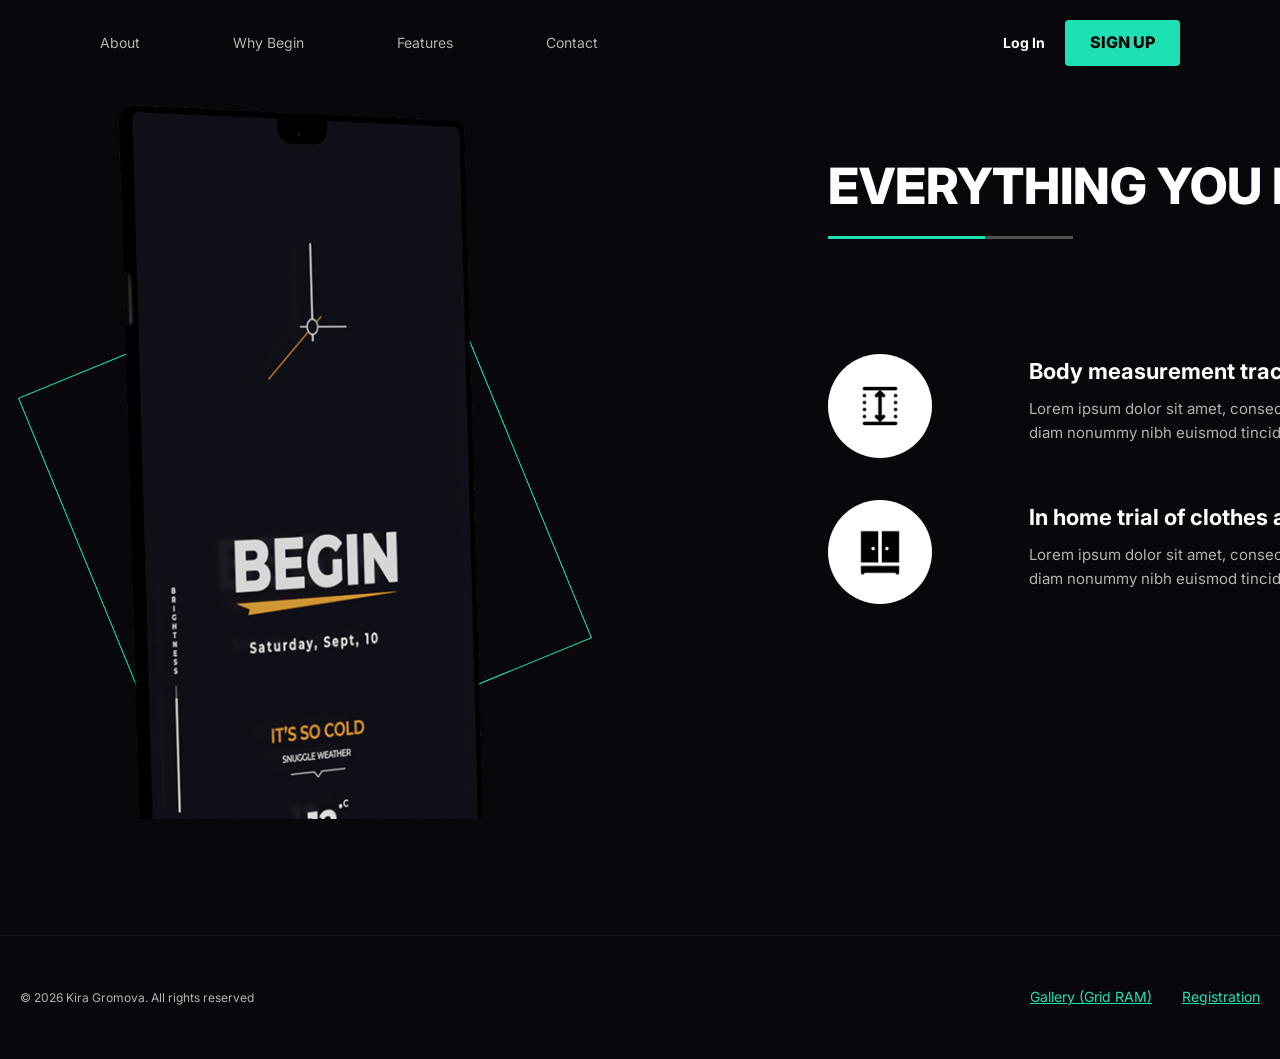
==== index.html @ 91f439bf "feat: main page pixel perfect implementation at 1920px width" ====
<!DOCTYPE html>
<html lang="en">
<!-- КОНТЕНТ НА АНГЛИЙСКОМ ПОЭТОМУ НЕ РУ -->

<head>
    <meta charset="UTF-8">
    <meta name="viewport" content="width=device-width, initial-scale=1.0">
    <title>Begin App | Everything You Need</title>
    <link rel="icon" href="img/favicon.png" type="image/png">
    <link href="https://fonts.googleapis.com/css2?family=Inter:wght@400;700&display=swap" rel="stylesheet">

    <link rel="stylesheet" href="css/normalize.css">
    <link rel="stylesheet" href="css/style.css">
</head>

<body>
    <a href="#main" class="skip-link">К основному контенту</a>

    <header class="header">
        <div class="container nav-container">
            <nav class="nav">
                <ul class="nav-list">
                    <li><a href="#" class="nav-link active">About</a></li>
                    <li><a href="#" class="nav-link">Why Begin</a></li>
                    <li><a href="#" class="nav-link">Features</a></li>
                    <li><a href="#" class="nav-link">Contact</a></li>
                </ul>
            </nav>

            <div class="auth-buttons">
                <a href="#" class="btn-login">Log In</a>
                <a href="form.html" class="btn-signup">SIGN UP</a>
            </div>
        </div>
    </header>

    <main id="main">
        <section class="hero">
            <div class="container hero-container">
                <div class="hero-image">
                    <img src="img/phone-mockup.png" alt="Begin App Interface" class="phone-img">
                    <div class="accent-frame"></div>
                </div>

                <div class="hero-content">
                    <h1 class="main-title">EVERYTHING YOU NEED!</h1>
                    <div class="title-underline"></div>

                    <div class="features-list">
                        <article class="feature-item">
                            <div class="feature-icon">
                                <img src="img/icon-measure.png" alt="Icon">
                            </div>
                            <div class="feature-text">
                                <h3>Body measurement tracking</h3>
                                <p>Lorem ipsum dolor sit amet, consectetuer adipiscing elit, sed diam nonummy nibh
                                    euismod tincidunt.</p>
                            </div>
                        </article>

                        <article class="feature-item">
                            <div class="feature-icon">
                                <img src="img/icon-closet.png" alt="Icon">
                            </div>
                            <div class="feature-text">
                                <h3>In home trial of clothes and closet</h3>
                                <p>Lorem ipsum dolor sit amet, consectetuer adipiscing elit, sed diam nonummy nibh
                                    euismod tincidunt.</p>
                            </div>
                        </article>
                    </div>
                </div>
            </div>
        </section>
    </main>

    <footer class="footer">
        <div class="container footer-container">
            <p class="copyright">&copy; 2026 Kira Gromova. All rights reserved</p>
            <nav class="footer-nav">
                <a href="grid.html" class="footer-link">Gallery (Grid RAM)</a>
                <a href="form.html" class="footer-link">Registration</a>
            </nav>
        </div>
    </footer>
</body>

</html>
---- css/style.css ----
:root {
    font-size: 62.5%;
    --bg-dark: #08080C;
    --text-white: #ffffff;
    --accent-mint: #1EE1B3;
    --gray-text: #B3B3B3;
    --transition: all 0.3s ease;
}

*,
*::before,
*::after {
    box-sizing: border-box;
}

body {
    background-color: var(--bg-dark);
    color: var(--text-white);
    font-family: 'Inter', sans-serif;
    font-size: 1.6rem;
    line-height: 1.6;
    margin: 0;
    overflow-x: hidden;
    /* Защита от горизонтального скролла \ Block horizontal scroll*/
}

.container {
    max-width: 153.9rem;
    margin: 0 auto;
    padding: 0 2rem;
}

/* --- HEADER --- */
.header {
    background: transparent;
    padding: 2rem 0;
}

.nav-container {
    display: flex;
    justify-content: space-between;
    align-items: center;
    padding: 0 10rem;
}

.nav-list {
    display: flex;
    list-style: none;
    gap: 9.3rem;
    margin: 0;
    padding: 0;
}

.nav-list a {
    font-size: 1.4rem;
    color: var(--gray-text);
    text-transform: capitalize;
}

.nav-list a:hover {
    color: var(--accent-mint);
}

.auth-buttons {
    display: flex;
    align-items: center;
    gap: 2rem;
}

.btn-login {
    font-weight: bold;
    font-size: 1.4rem;
}

.btn-signup {
    background-color: var(--accent-mint);
    color: #000;
    font-weight: 800;
    padding: 1rem 2.5rem;
    border-radius: 4px;
    text-transform: uppercase;
}

/* --- HERO SECTION --- */
.hero-container {
    display: flex;
    align-items: flex-start;
    justify-content: space-between;
    gap: 21.8rem;
    height: 76.9rem;
    padding: 0;
}

.hero-image {
    position: relative;
    display: flex;
    justify-content: center;
    align-items: center;
    flex: 0 0 auto;
}

.phone-img {
    position: relative;
    z-index: 2;
    width: 61rem;
    height: auto;
    max-height: 76.9rem;
}

.accent-frame {
    position: absolute;
    width: 44rem;
    height: 44rem;
    border: 1px solid var(--accent-mint);
    z-index: 1;
    top: 59%;
    left: 50%;
    transform: translate(-50%, -50%) rotate(-22.32deg);
    pointer-events: none;
}

.hero-content {
    padding-top: 6.0rem;
    width: 65.9rem;
    flex: 0 0 auto;
}

.main-title {
    font-size: 5rem;
    font-weight: 800;
    text-transform: uppercase;
    white-space: nowrap;
    margin: 0;
}

.title-underline {
    width: 24.5rem;
    height: 0.3rem;
    background: linear-gradient(90deg, #1EE1B3 64.08%, #515151 64.08%);
    margin: 1rem 0 11.5rem 0;
}

.features-list {
    display: flex;
    flex-direction: column;
    gap: 4.2rem;
}

.feature-item {
    display: flex;
    align-items: flex-start;
    gap: 9.7rem;
    width: 100%;
}

.feature-icon {
    background: #fff;
    border-radius: 50%;
    width: 10.4rem;
    height: 10.4rem;
    display: flex;
    align-items: center;
    justify-content: center;
    flex-shrink: 0;
}

.feature-icon img {
    width: 5.2rem;
    height: auto;
}

.feature-text h3 {
    font-size: 2.2rem;
    margin: 0 0 0.8rem 0;
    color: var(--text-white);
}

.feature-text p {
    color: var(--gray-text);
    font-size: 1.5rem;
    margin: 0;
}

/* --- UTILS & FOOTER --- */
a {
    text-decoration: none;
    color: inherit;
    transition: var(--transition);
}

.skip-link {
    position: absolute;
    top: -100rem;
    left: 2rem;
    background: var(--accent-mint);
    color: #000;
    padding: 1.5rem 2.5rem;
    z-index: 1000;
    font-weight: 800;
    text-transform: uppercase;
    transition: top 0.2s ease;
}

.skip-link:focus {
    top: 0;
}

.footer {
    padding: 4rem 0;
    border-top: 1px solid #1A1A1A;
    margin-top: 8rem;
}

.footer-container {
    display: flex;
    justify-content: space-between;
    align-items: center;
}

.copyright {
    color: var(--gray-text);
    font-size: 1.2rem;
}

.footer-nav {
    display: flex;
    gap: 3rem;
}

.footer-link {
    font-size: 1.4rem;
    color: var(--accent-mint);
    text-decoration: underline;
}
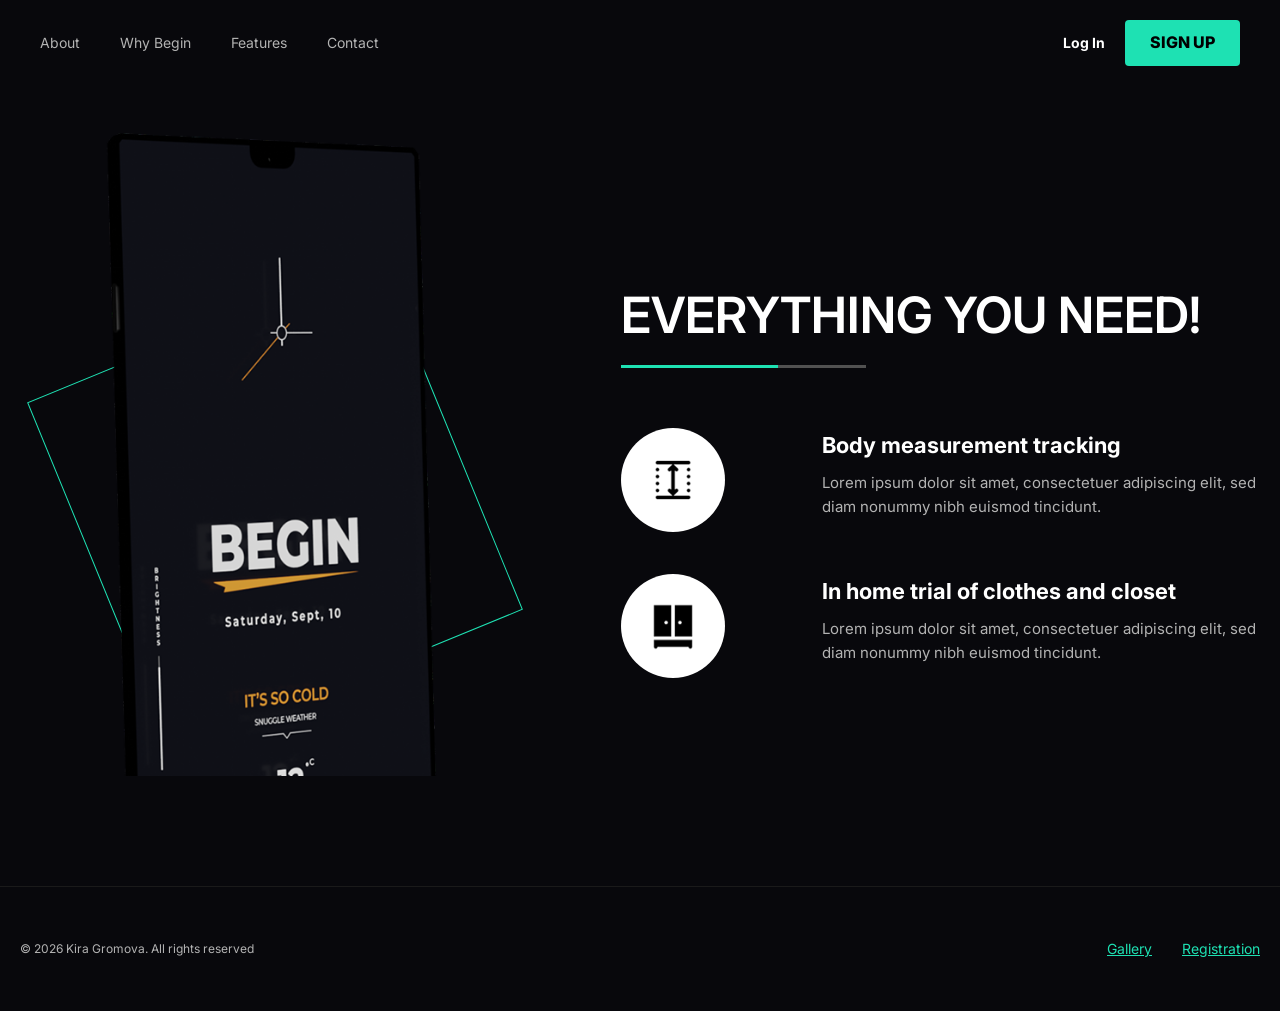
==== commit b7aad79f: "Added the gallery and card page" ====
--- a/index.html
+++ b/index.html
@@ -78,7 +78,7 @@
         <div class="container footer-container">
             <p class="copyright">&copy; 2026 Kira Gromova. All rights reserved</p>
             <nav class="footer-nav">
-                <a href="grid.html" class="footer-link">Gallery (Grid RAM)</a>
+                <a href="grid.html" class="footer-link">Gallery</a>
                 <a href="form.html" class="footer-link">Registration</a>
             </nav>
         </div>
--- a/css/style.css
+++ b/css/style.css
@@ -127,7 +127,7 @@
 
 .main-title {
     font-size: 5rem;
-    font-weight: 800;
+    font-weight: 600;
     text-transform: uppercase;
     white-space: nowrap;
     margin: 0;
@@ -231,4 +231,142 @@
     font-size: 1.4rem;
     color: var(--accent-mint);
     text-decoration: underline;
+}
+
+/* --- SECTION GALLERY --- */
+.gallery-section {
+    padding: 8rem 0;
+    min-height: 80vh;
+}
+
+.gallery-grid {
+    display: grid;
+    grid-template-columns: repeat(auto-fit, minmax(35rem, 1fr));
+    gap: 3rem;
+    justify-content: center;
+}
+
+.gallery-item {
+    display: grid;
+    grid-template-areas: "content";
+    aspect-ratio: 1 / 1;
+    border-radius: 1.2rem;
+    overflow: hidden;
+    background-color: var(--bg-dark);
+    max-width: 50rem;
+    /* !IMPORTANT! Ограничитель, чтобы на широких экранах не разносило */
+    justify-self: center;
+}
+
+.gallery-img {
+    grid-area: content;
+    width: 100%;
+    height: 100%;
+    object-fit: cover;
+    transition: transform 0.4s ease, filter 0.4s ease;
+}
+
+.gallery-btn {
+    grid-area: content;
+    align-self: center;
+    justify-self: center;
+    z-index: 2;
+    padding: 1.5rem 3rem;
+    background-color: var(--accent-mint);
+    color: #000;
+    font-weight: 800;
+    text-transform: uppercase;
+    font-size: 1.4rem;
+    border-radius: 0.4rem;
+    opacity: 0;
+    transform: scale(0.8) rotate(-5deg);
+    transition: all 0.3s ease;
+}
+
+.gallery-item:hover .gallery-img {
+    transform: scale(1.1);
+    filter: brightness(0.4);
+}
+
+.gallery-item:hover .gallery-btn {
+    opacity: 1;
+    transform: scale(1) rotate(0deg);
+    box-shadow: 0 10px 20px rgba(30, 225, 179, 0.3);
+}
+
+.gallery-btn:hover {
+    background-color: var(--text-white);
+    transform: scale(1.05);
+}
+
+.btn-signup:active,
+.gallery-btn:active {
+    transform: scale(0.95);
+}
+
+.nav-list a:focus,
+.btn-login:focus,
+.btn-signup:focus,
+.gallery-btn:focus {
+    outline: 2px solid var(--accent-mint);
+    outline-offset: 4px;
+}
+
+::selection {
+    background-color: var(--accent-mint);
+    color: #000;
+}
+
+/* -------------------------------------------------- MEDIA QUERIES --------------------------------------------------*/
+
+/* Мой экран (1600 ширина) */
+@media (max-width: 1600px) {
+    .container {
+        max-width: 140rem;
+    }
+
+    .hero-container {
+        gap: 5rem;
+        height: auto;
+        padding: 3rem 0;
+        align-items: center;
+    }
+
+    .phone-img {
+        width: 55rem;
+        object-fit: contain;
+    }
+
+    .accent-frame {
+        width: 38rem;
+        height: 38rem;
+    }
+
+    .title-underline {
+        margin-bottom: 6rem;
+    }
+
+    .nav-container {
+        padding: 0 4rem;
+    }
+
+    .nav-list {
+        gap: 4rem;
+    }
+}
+
+/* Мой экран (высота 529px) */
+@media (max-height: 600px) {
+    .hero-container {
+        min-height: auto;
+        padding-top: 2rem;
+    }
+
+    .main-title {
+        font-size: 3.5rem;
+    }
+
+    .title-underline {
+        margin-bottom: 5rem;
+    }
 }
